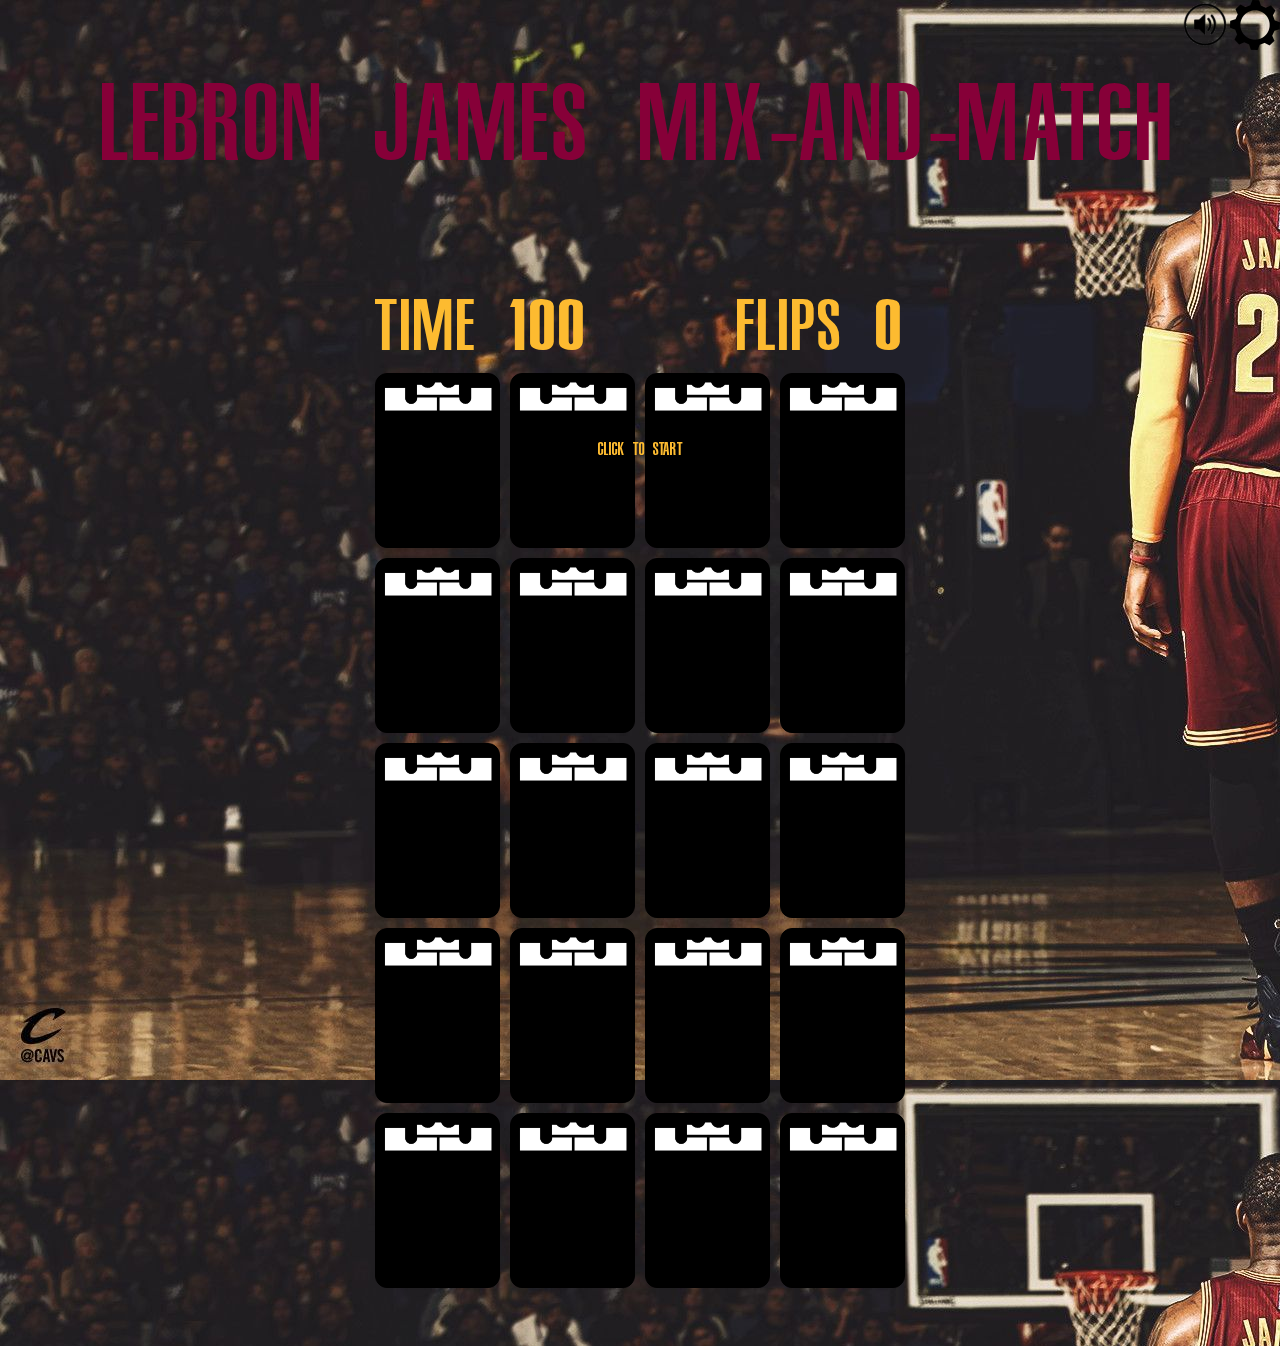
==== index.html @ d99c9a46 "Update index.html" ====
<!DOCTYPE html>
<html id="html" lang="en">

<head>
  <meta name="viewport" content="width=device-width, initial-scale=1.0">
  <link href="styles.css" rel="stylesheet">
  <script src="script.js" async></script>
  <title>Mix-Or-Match</title>
</head>

<body background="\Assets\Images\LebronBackground.jpg">

  <h1 class="page-title">LeBron James Mix-and-Match</h1>

    <img id="settings" src="Assets/Images/SettingsButton.png">
    <img id="mute" src="Assets/Images/SoundOn.png">

  <audio id="bgm" loop>
    <source src="Assets/Audio/LeBron James - All Of The Lights.mp3" type="audio/mp3">
  </audio>
  <audio id="victorysound"> 
    <source src="Assets/Audio/comeonman.mp3" type="audio/mp3">
  </audio>
  <div id="settingsdiv" class="invisible">
    <div id="settingscontainer">
      <div>
        <p>SETTINGS</p>
        <p>CHOOSE DIFFICULTY</p>
      </div>
      <div id="diffpics">
        <div class="rows">
          <div>
            <img id="easy" class="settingspics rows" >
          </div>
          <div>
            <img id="medium" class="settingspics rows">
          </div>
        </div>
        <div class="rows">
          <div>
            <img id="hard" class="settingspics rows">
          </div>
          <div>
            <img id="extreme" class="settingspics rows">
          </div>
        </div>
      </div>
    </div>
  </div>
  <div id="start" class="overlay-text visible">
    Click to Start
  </div>
  <div id="game-over-text" class="overlay-text">
    GAME OVER
    <span class="overlay-text-small">Click to Restart</span>
  </div>
  <div id="victory-text" class="overlay-text">
    VICTORY
    <span class="overlay-text-small">Click to Restart</span>
  </div>
  <div class="game-container">
    <div class="game-info-container">

      <div class="game-info">
        Time <span id="time-remaining">100</span>
      </div>
      <div class="game-info">
        Flips <span id="flips">0</span>  
      </div>
    </div>
    <div class="card">
      <div class="card-back card-face">
        
        <img class="spider" src="Assets\Images\LBJ LOGO.png">
      </div>
      <div class="card-front card-face">
       
        <img class="card-value" src="Assets\Images\ClevelandBron1.png">
      </div>
    </div>
    <div class="card">
      <div class="card-back card-face">
        
        <img class="spider" src="Assets\Images\LBJ LOGO.png">
      </div>
      <div class="card-front card-face">
       
        <img class="card-value" src="Assets\Images\ClevelandBron1.png">
      </div>
    </div>
    <div class="card">
      <div class="card-back card-face">
        
        <img class="spider" src="Assets\Images\LBJ LOGO.png">
      </div>
      <div class="card-front card-face">
       
        <img class="card-value" src="Assets\Images\HSbron.png">
      </div>
    </div>
    <div class="card">
      <div class="card-back card-face">
        
        <img class="spider" src="Assets\Images\LBJ LOGO.png">
      </div>
      <div class="card-front card-face">
       
        <img class="card-value" src="Assets\Images\HSbron.png">
      </div>
    </div>
    <div class="card">
      <div class="card-back card-face">
        
        <img class="spider" src="Assets\Images\LBJ LOGO.png">
      </div>
      <div class="card-front card-face">
       
        <img class="card-value" src="Assets\Images\ClevelandBron2.png">
      </div>
    </div>
    <div class="card">
      <div class="card-back card-face">
        
        <img class="spider" src="Assets\Images\LBJ LOGO.png">
      </div>
      <div class="card-front card-face">
       
        <img class="card-value" src="Assets\Images\ClevelandBron2.png">
      </div>
    </div>
    <div class="card">
      <div class="card-back card-face">
        
        <img class="spider" src="Assets\Images\LBJ LOGO.png">
      </div>
      <div class="card-front card-face">
       
        <img class="card-value" src="Assets\Images\LakerBron.png">
      </div>
    </div>
    <div class="card">
      <div class="card-back card-face">
        
        <img class="spider" src="Assets\Images\LBJ LOGO.png">
      </div>
      <div class="card-front card-face">
       
        <img class="card-value" src="Assets\Images\LakerBron.png">
      </div>
    </div>
    <div class="card">
      <div class="card-back card-face">
        
        <img class="spider" src="Assets\Images\LBJ LOGO.png">
      </div>
      <div class="card-front card-face">
       
        <img class="card-value" src="Assets\Images\HeatBron.png">
      </div>
    </div>
    <div class="card">
      <div class="card-back card-face">
        
        <img class="spider" src="Assets\Images\LBJ LOGO.png">
      </div>
      <div class="card-front card-face">
       
        <img class="card-value" src="Assets\Images\HeatBron.png">
      </div>
    </div>
    <div class="card">
      <div class="card-back card-face">
        
        <img class="spider" src="Assets\Images\LBJ LOGO.png">
      </div>
      <div class="card-front card-face">
       
        <img class="card-value" src="Assets\Images\GilasBron.png">
      </div>
    </div>
    <div class="card">
      <div class="card-back card-face">
        
        <img class="spider" src="Assets\Images\LBJ LOGO.png">
      </div>
      <div class="card-front card-face">
       
        <img class="card-value" src="Assets\Images\GilasBron.png">
      </div>
    </div>
    <div class="card">
      <div class="card-back card-face">
        
        <img class="spider" src="Assets\Images\LBJ LOGO.png">
      </div>
      <div class="card-front card-face">
       
        <img class="card-value" src="Assets\Images\LebronQuiapo.png">
      </div>
    </div>
    <div class="card">
      <div class="card-back card-face">
        
        <img class="spider" src="Assets\Images\LBJ LOGO.png">
      </div>
      <div class="card-front card-face">
       
        <img class="card-value" src="Assets\Images\LebronQuiapo.png">
      </div>
    </div>
    <div class="card">
      <div class="card-back card-face">
        
        <img class="spider" src="Assets\Images\LBJ LOGO.png">
      </div>
      <div class="card-front card-face">
       
        <img class="card-value" src="Assets\Images\LebronJeep.png">
      </div>
    </div>
    <div class="card">
      <div class="card-back card-face">
        
        <img class="spider" src="Assets\Images\LBJ LOGO.png">
      </div>
      <div class="card-front card-face">
       
        <img class="card-value" src="Assets\Images\LebronJeep.png">
      </div>
    </div>
    <div class="card">
      <div class="card-back card-face">
        
        <img class="spider" src="Assets\Images\LBJ LOGO.png">
      </div>
      <div class="card-front card-face">
       
        <img class="card-value" src="Assets\Images\LeArner.png">
      </div>
    </div>
    <div class="card">
      <div class="card-back card-face">
        
        <img class="spider" src="Assets\Images\LBJ LOGO.png">
      </div>
      <div class="card-front card-face">
       
        <img class="card-value" src="Assets\Images\LeArner.png">
      </div>
    </div>
    <div class="card">
      <div class="card-back card-face">
        
        <img class="spider" src="Assets\Images\LBJ LOGO.png">
      </div>
      <div class="card-front card-face">
       
        <img class="card-value" src="Assets\Images\LeHoly.png">
      </div>
    </div>
    <div class="card">
      <div class="card-back card-face">
        
        <img class="spider" src="Assets\Images\LBJ LOGO.png">
      </div>
      <div class="card-front card-face">
       
        <img class="card-value" src="Assets\Images\LeHoly.png"> <!--leholy-->
      </div>
    </div>
    </div>
  </div>
  <script>
    
    var mute = document.getElementById("mute");
        var bgm = document.getElementById("bgm");
        mute.addEventListener("click", function() {
            if (mute.src.includes("Assets/Images/SoundOn.png")) {
                mute.src = "Assets/Images/SoundOff.png";  
            } else {
                mute.src = "Assets/Images/SoundOn.png"; 
            }
            bgm.muted = !bgm.muted;
        });
    var overlays = document.getElementById("start");
     
        overlays.addEventListener('click', () => {
            bgm.play();
        });
        
    var restart = document.getElementById("victory-text");
        restart.addEventListener('click', function(){
          bgm.play();
          
        })

    var body = document.getElementById("html")
    var settings = document.getElementById("settings");
    var settingsdiv = document.getElementById("settingsdiv");
        settings.addEventListener('click', function(){
          settingsdiv.classList.toggle("invisible");
        });


        
        
  </script>
</body>

</html>
---- styles.css ----
@font-face {
  font-family: "NBACavaliers";
  src: url("Assets/Fonts/NBACavaliers.ttf") format("truetype");
}

* {
  box-sizing: border-box;
}

html {
  min-height: 100vh;
}

body{
  display: flex;
  justify-content: center;
  align-items: center;
  flex-direction: column;
  background-image: url("Assets/Images/LebronBackground.jpg");
}

#bgm{
  display: none;
  }

#settings{
  position: fixed;
  z-index: 1;
}

#settingsdiv{
  color: white;
  font-family: NBACavaliers, serif;
  font-size: 4em;
  text-align: center;
  border-radius: 25px;
  background-image: url("Assets/Images/SettingsBG.png");
  width: 1200px;
  height: 833px;
  z-index: 10;
  position: absolute;
  padding: 0;
  margin: 0;
}

#easy:hover{
  transform: translateY(-2px);
  background-image: url("Assets/Images/easyhover.png");
}

#easy:active, #medium:active, #hard:active, #extreme:active{
  transform: translateY(2px);
}

#easy{
  background-image: url("Assets/Images/easy.png");
}

#medium{
  background-image: url("Assets/Images/medium.png");
}

#medium:hover{
  background-image: url("Assets/Images/mediumhover.png");
}

#hard{
  background-image: url("Assets/Images/hard.png");
}

#hard:hover{
  background-image: url("Assets/Images/hardhover.png");
}

#extreme{
  background-image: url("Assets/Images/extreme.png");
}

#extreme:hover{
  background-image: url("Assets/Images/extremehover.png");
}

#easy, #medium, #hard, #extreme{
  width: 300px;
  height: 191px;
  border: 0;
}

#settingscontainer{
  display: flex;
  justify-content: center;
  align-items: center;
  flex-direction: column;
}

#diffpics{
  display: flex;
  justify-content: center;
  align-items: center;
  flex-direction: column;
  flex-wrap: wrap;
}

.rows{
  display: flex;
  justify-content: center;
  align-items: center;
  margin: 5px;
}
.opacity{
  filter: brightness(30%);
}

.fullopacity{
  filter: brightness(100%);
}

.settingspics{
  width: 415px;
  height: 234px;
}

.invisible{
  display: none;
}

#mute, #settings{
  position: fixed;
  top: 0px;
  right: 50px;
  z-index: 1;
}

#settings{
  right:0px;
}

.page-title {
  color: #860038;
  font-family: NBACavaliers, serif;
  font-weight: normal;
  text-align: center;
  font-size: 6em;
}

.game-info-container {
  grid-column: 1 / -1;
  display: flex;
  justify-content: space-between;
}

.game-info {
  font-family: NBACavaliers, serif;
  color: #FDBB30;
  font-size: 4em;
}

.game-container {
  display: grid;
  grid-template-columns: repeat(4, auto);
  grid-gap: 10px;
  margin: 50px;
  justify-content: center;
  perspective: 500px;
}

.card {
  position: relative;
  height: 175px;
  width: 125px;
}

.card-face {
  position: absolute;
  width: 100%;
  height: 100%;
  display: flex;
  justify-content: center;
  align-items: center;
  overflow: hidden;
  backface-visibility: hidden;
  border-radius: 12px;
  border-width: 1px;
  border-style: solid;
  transition: transform 500ms ease-in-out;
}

.card.visible .card-back {
  transform: rotateY(-180deg);
}

.card.visible .card-front {
  transform: rotateY(0)
}

.card.matched .card-value {
  animation: dance 1s linear infinite 500ms;
}

.overlay-text {
  display: none;
  position: fixed;
  top: 0;
  left: 0;
  right: 0;
  bottom: 0;
  justify-content: center;
  align-items: center;
  z-index: 100;
  color: #FDBB30;
  font-family: NBACavaliers, serif;
}

.overlay-text-small {
  font-size: .3em;
}

.overlay-text.visible {
  display: flex;
  flex-direction: column;
  animation: overlay-grow 500ms forwards;
}

@keyframes overlay-grow {
  from {
    background-color: rgba(0, 0, 0, 0);
    font-size: 0;
  }
  to {
    background-color: rgba(0, 0, 0, .8);
    font-size: 10em;
  }
}

@keyframes dance {
  0%, 100%  {
    transform: rotate(0);
  }
  25% {
    transform: rotate(-1deg);
  }
  75% {
    transform: rotate(1deg);
  }
}

.card-back {
  background-color: black;
  border-color: black;
}

.card-front {
  background-color: #041E42;
  border-color: #333;
  transform: rotateY(180deg);
}

.card-value {
  transition: transform 100ms ease-in-out;
  transform: scale(.9);
}

.card-front:hover .card-value {
  transform: scale(1);
}

.spider {
  align-self: flex-start;
  transform: translateY(-10px);
  transition: transform 100ms ease-in-out;
}

.card-back:hover .spider {
  transform: translateY(0)
}

@media screen and (max-width: 600px) {
  #settings{
    position: fixed;
    z-index: 1;
  }
  
  #settingsdiv{
    color: white;
    font-family: NBACavaliers, serif;
    font-size: 50px;
    text-align: center;
    border-radius: 25px;
    background-image: url("Assets/Images/SettingsBGMobile.png");
    width: 350px;
    height: 604px;
    z-index: 10;
    position: absolute;
    padding: 0;
    margin: 0;
  }
  
  #easy:hover{
    transform: translateY(-2px);
    background-image: url("Assets/Images/easyhovermobile.png");
  }
  
  #easy:active, #medium:active, #hard:active, #extreme:active{
    transform: translateY(2px);
  }
  
  #easy{
    background-image: url("Assets/Images/easymobile.png");
  }
  
  #medium{
    background-image: url("Assets/Images/mediummobile.png");
  }
  
  #medium:hover{
    background-image: url("Assets/Images/mediumhovermobile.png");
  }
  
  #hard{
    background-image: url("Assets/Images/hardmobile.png");
  }
  
  #hard:hover{
    background-image: url("Assets/Images/hardhovermobile.png");
  }
  
  #extreme{
    background-image: url("Assets/Images/extrememobile.png");
  }
  
  #extreme:hover{
    background-image: url("Assets/Images/extremehovermobile.png");
  }
  
  #easy, #medium, #hard, #extreme{
    width: 150px;
    height: 95px;
    border: 0;
  }
  
  .invisible{
    display: none;
  }
  
  body{
    background-image: url("Assets/Images//LeBackgroundPortrait.png");
    background-size:cover ;
    background-repeat: no-repeat;
  }

  .game-container {
    grid-template-columns: repeat(4, auto);
  }

  .game-info-container {
    flex-direction: row;
    align-items: center;
  }

  .page-title{
    font-size: 60px;
    line-height: 70px;
  }

  .game-info{
    font-size: 50px;
    line-height: 50px;
    
  }
  
  .card{
  position:relative;
  height: 140px;
  width: 80px;
  }
  .overlay-text-small{
    font-size: 50px;
  }

  .overlay-text-visible {
    display: none;
    position: fixed;
    top: 0;
    left: 0;
    right: 0;
    bottom: 0;
    justify-content: center;
    align-items: center;
    z-index: 100;
    color: #FDBB30;
    font-family: NBACavaliers, serif;
  }

  @keyframes overlay-grow {
    from {
      background-color: rgba(0, 0, 0, 0);
      font-size: 0;
    }
    to {
      background-color: rgba(0, 0, 0, .8);
      font-size: 4em;
    }
  }

  

  


}
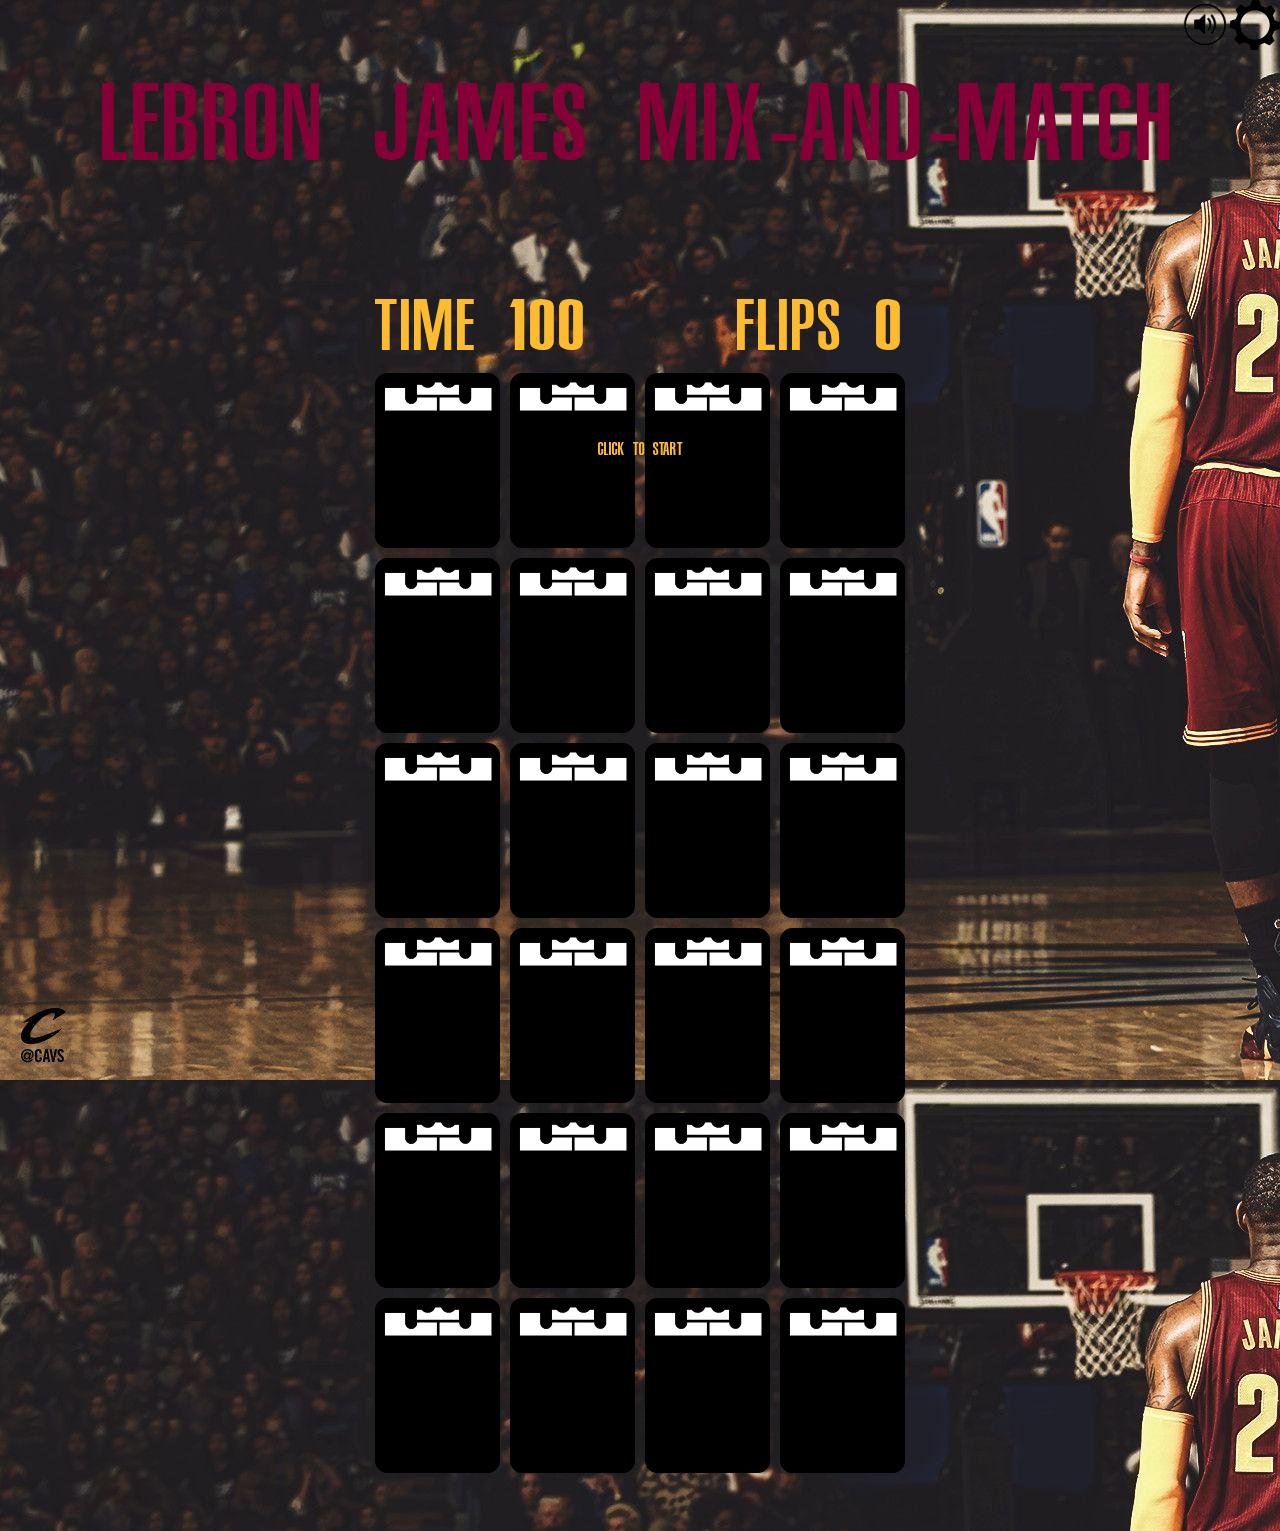
==== commit 7cf5e4db: "add cards" ====
--- a/index.html
+++ b/index.html
@@ -1,6 +1,6 @@
 <!DOCTYPE html>
 <html id="html" lang="en">
-
+<!--test-->
 <head>
   <meta name="viewport" content="width=device-width, initial-scale=1.0">
   <link href="styles.css" rel="stylesheet">
@@ -21,7 +21,7 @@
   <audio id="victorysound"> 
     <source src="Assets/Audio/comeonman.mp3" type="audio/mp3">
   </audio>
-  <div id="settingsdiv" class="invisible">
+  <div id="settingsdiv" class="invisible" value="12">
     <div id="settingscontainer">
       <div>
         <p>SETTINGS</p>
@@ -268,6 +268,46 @@
         <img class="card-value" src="Assets\Images\LeHoly.png"> <!--leholy-->
       </div>
     </div>
+    <div class="card">
+      <div class="card-back card-face">
+        
+        <img class="spider" src="Assets\Images\LBJ LOGO.png">
+      </div>
+      <div class="card-front card-face">
+       
+        <img class="card-value" src="Assets\Images\LeIGlive.png">
+      </div>
+    </div>
+    <div class="card">
+      <div class="card-back card-face">
+        
+        <img class="spider" src="Assets\Images\LBJ LOGO.png">
+      </div>
+      <div class="card-front card-face">
+       
+        <img class="card-value" src="Assets\Images\LeIGlive.png"> <!--leholy-->
+      </div>
+    </div>
+    <div class="card">
+      <div class="card-back card-face">
+        
+        <img class="spider" src="Assets\Images\LBJ LOGO.png">
+      </div>
+      <div class="card-front card-face">
+       
+        <img class="card-value" src="Assets\Images\LePodcast.png">
+      </div>
+    </div>
+    <div class="card">
+      <div class="card-back card-face">
+        
+        <img class="spider" src="Assets\Images\LBJ LOGO.png">
+      </div>
+      <div class="card-front card-face">
+       
+        <img class="card-value" src="Assets\Images\LePodcast.png"> <!--leholy-->
+      </div>
+    </div>
     </div>
   </div>
   <script>
@@ -301,6 +341,33 @@
           settingsdiv.classList.toggle("invisible");
         });
 
+    var easy = document.getElementById("easy");
+    var medium = document.getElementById("medium");
+    var hard = document.getElementById("hard");
+    var extreme = document.getElementById("extreme");
+      easy.addEventListener('click', function(){
+        settingsdiv.setAttribute("value", "12");
+        localStorage.setItem("difficulty", "12");
+        location.reload();
+      });
+
+      medium.addEventListener('click', function(){
+        settingsdiv.setAttribute("value", "8");
+        localStorage.setItem("difficulty", "8");
+        location.reload();
+      });
+
+      hard.addEventListener('click', function(){
+        settingsdiv.setAttribute("value", "4");
+        localStorage.setItem("difficulty", "4");
+        location.reload();
+      });
+
+      extreme.addEventListener('click', function(){
+        settingsdiv.setAttribute("value", "0");
+        localStorage.setItem("difficulty", "0");
+        location.reload();
+      });
 
         
         
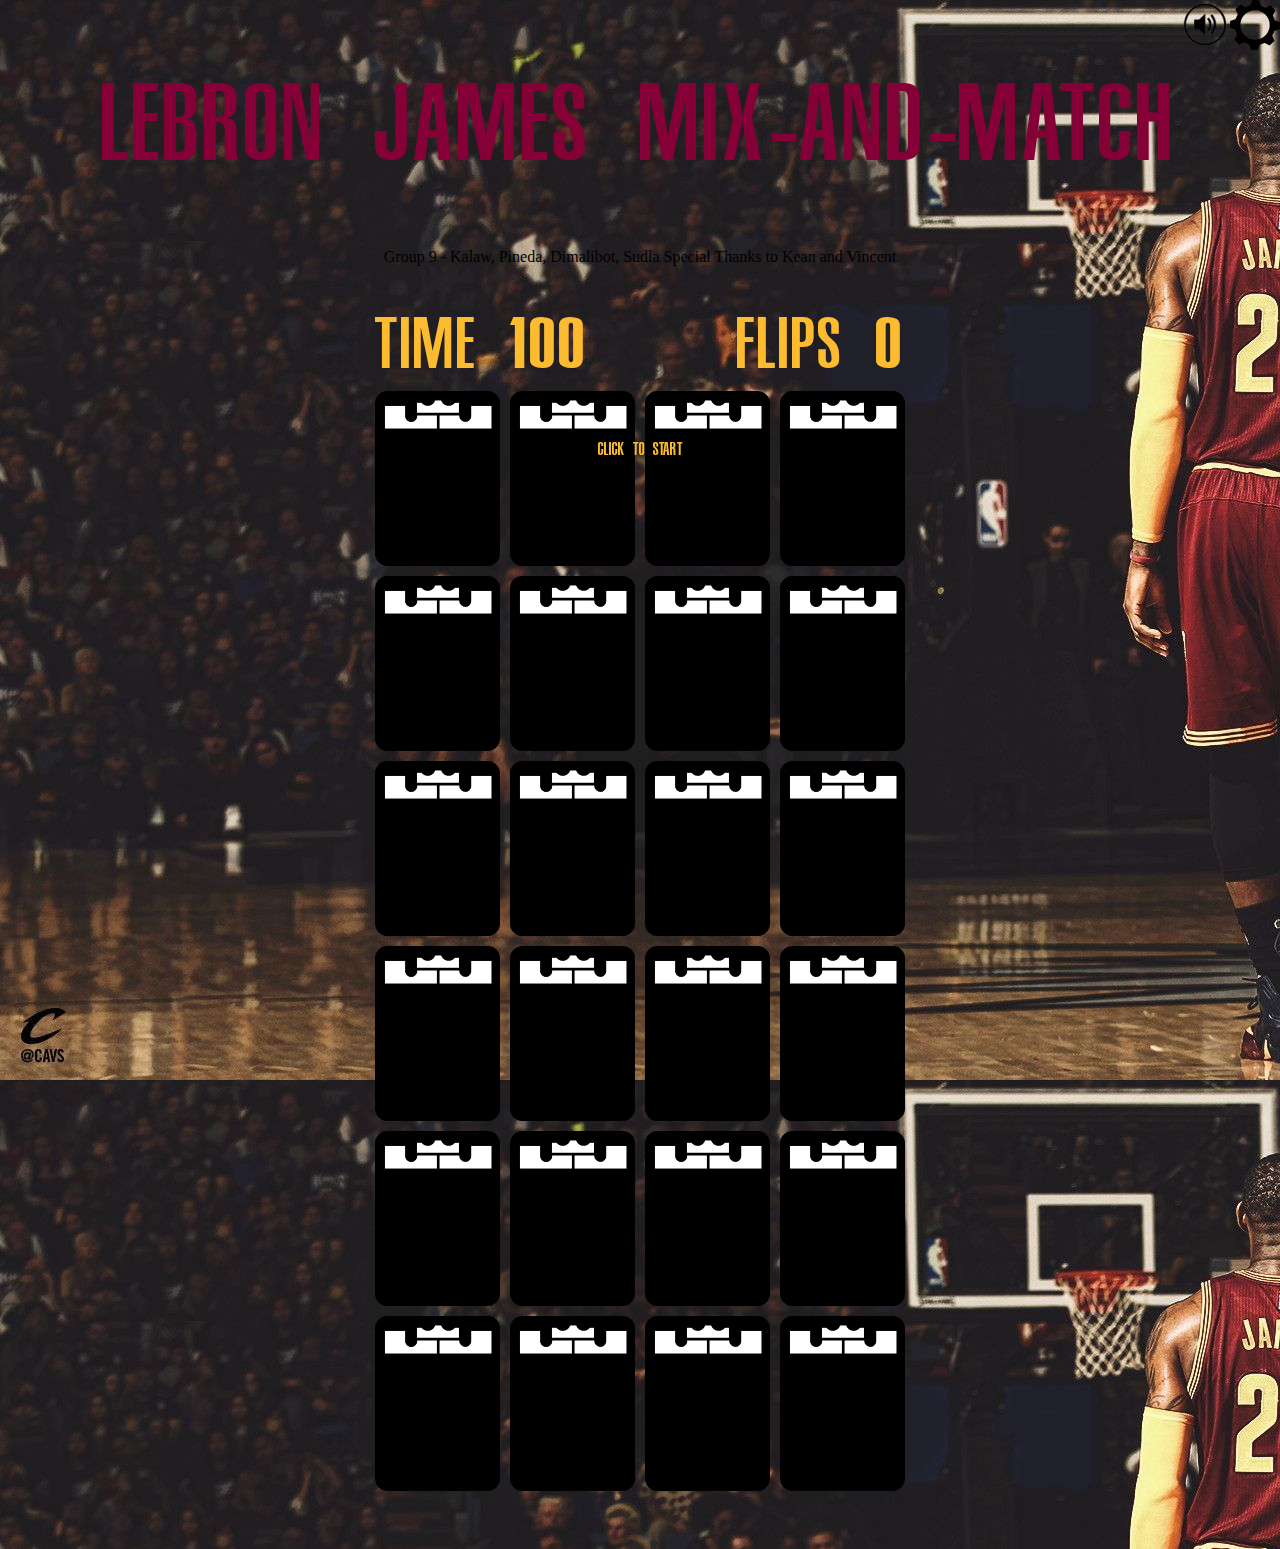
==== commit b8b295d1: "credits and card size edits" ====
--- a/index.html
+++ b/index.html
@@ -11,7 +11,10 @@
 <body background="\Assets\Images\LebronBackground.jpg">
 
   <h1 class="page-title">LeBron James Mix-and-Match</h1>
-
+  <div class="credits">
+    Group 9 - Kalaw, Pineda, Dimalibot, Sudla
+    Special Thanks to Kean and Vincent
+  </div>
     <img id="settings" src="Assets/Images/SettingsButton.png">
     <img id="mute" src="Assets/Images/SoundOn.png">
 
@@ -368,9 +371,7 @@
         localStorage.setItem("difficulty", "0");
         location.reload();
       });
-
-        
-        
+   
   </script>
 </body>
 
--- a/styles.css
+++ b/styles.css
@@ -93,6 +93,10 @@
   flex-direction: column;
 }
 
+.card.hidden {
+  display: none;
+}
+
 #diffpics{
   display: flex;
   justify-content: center;
@@ -275,6 +279,18 @@
 }
 
 @media screen and (max-width: 600px) {
+  
+  .credits{
+    font-size: 20px;
+    line-height: 20px;
+    text-align: center;
+    position: fixed;
+    bottom: 0;
+    z-index: -1;
+    color: #FDBB30;
+    font-family: NBACavaliers, serif;
+  }
+
   #settings{
     position: fixed;
     z-index: 1;
@@ -370,7 +386,7 @@
   
   .card{
   position:relative;
-  height: 140px;
+  height: 135px;
   width: 80px;
   }
   .overlay-text-small{
@@ -402,10 +418,6 @@
     }
   }
 
-  
-
-  
-
-
-}
-
+
+}
+
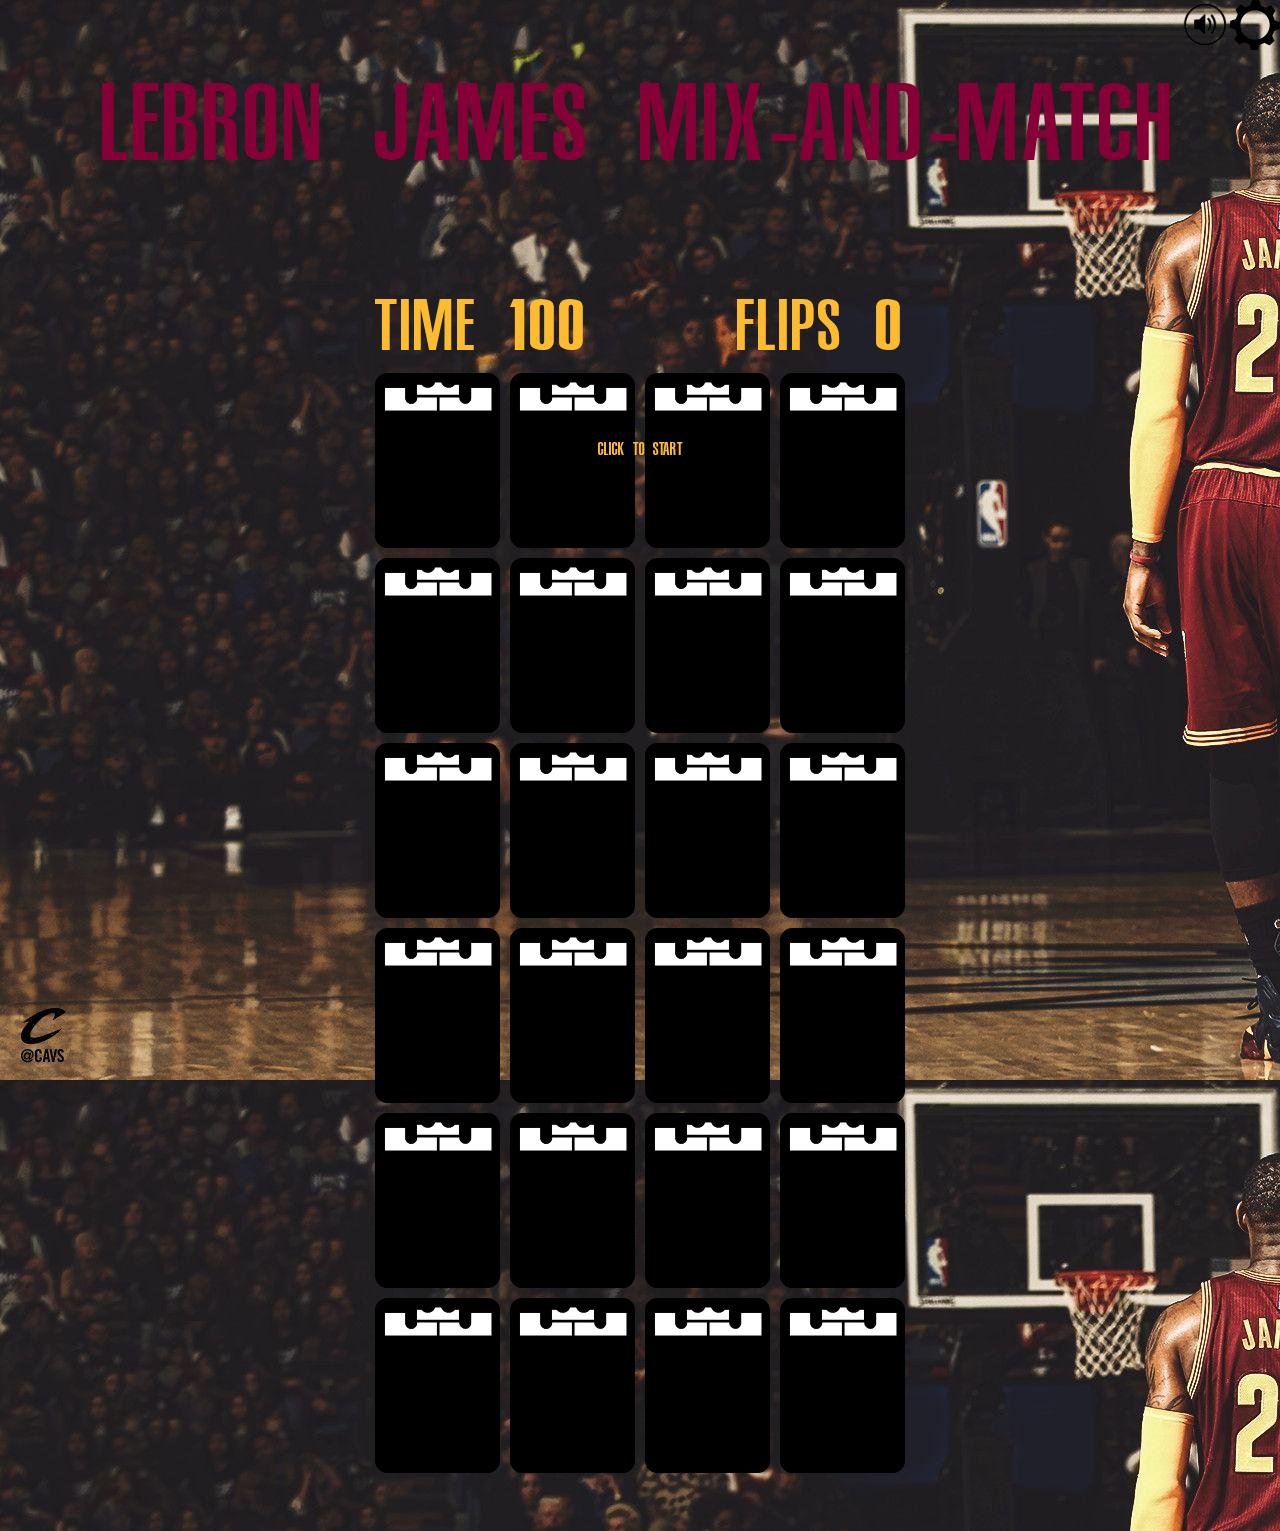
==== commit e87c8d28: "Update index.html" ====
--- a/index.html
+++ b/index.html
@@ -12,12 +12,10 @@
 
   <h1 class="page-title">LeBron James Mix-and-Match</h1>
   <div class="credits">
-    Group 9 - Kalaw, Pineda, Dimalibot, Sudla
-    Special Thanks to Kean and Vincent
   </div>
     <img id="settings" src="Assets/Images/SettingsButton.png">
     <img id="mute" src="Assets/Images/SoundOn.png">
-
+    <div id="leaderboard" class="leaderboard-container"></div>
   <audio id="bgm" loop>
     <source src="Assets/Audio/LeBron James - All Of The Lights.mp3" type="audio/mp3">
   </audio>
--- a/styles.css
+++ b/styles.css
@@ -1,399 +1,207 @@
-@font-face {
-  font-family: "NBACavaliers";
-  src: url("Assets/Fonts/NBACavaliers.ttf") format("truetype");
-}
-
-* {
-  box-sizing: border-box;
-}
-
-html {
-  min-height: 100vh;
-}
-
-body{
-  display: flex;
-  justify-content: center;
-  align-items: center;
-  flex-direction: column;
-  background-image: url("Assets/Images/LebronBackground.jpg");
-}
-
-#bgm{
-  display: none;
-  }
-
-#settings{
-  position: fixed;
-  z-index: 1;
-}
-
-#settingsdiv{
-  color: white;
-  font-family: NBACavaliers, serif;
-  font-size: 4em;
-  text-align: center;
-  border-radius: 25px;
-  background-image: url("Assets/Images/SettingsBG.png");
-  width: 1200px;
-  height: 833px;
-  z-index: 10;
-  position: absolute;
-  padding: 0;
-  margin: 0;
-}
-
-#easy:hover{
-  transform: translateY(-2px);
-  background-image: url("Assets/Images/easyhover.png");
-}
-
-#easy:active, #medium:active, #hard:active, #extreme:active{
-  transform: translateY(2px);
-}
-
-#easy{
-  background-image: url("Assets/Images/easy.png");
-}
-
-#medium{
-  background-image: url("Assets/Images/medium.png");
-}
-
-#medium:hover{
-  background-image: url("Assets/Images/mediumhover.png");
-}
-
-#hard{
-  background-image: url("Assets/Images/hard.png");
-}
-
-#hard:hover{
-  background-image: url("Assets/Images/hardhover.png");
-}
-
-#extreme{
-  background-image: url("Assets/Images/extreme.png");
-}
-
-#extreme:hover{
-  background-image: url("Assets/Images/extremehover.png");
-}
-
-#easy, #medium, #hard, #extreme{
-  width: 300px;
-  height: 191px;
-  border: 0;
-}
-
-#settingscontainer{
-  display: flex;
-  justify-content: center;
-  align-items: center;
-  flex-direction: column;
-}
-
-.card.hidden {
-  display: none;
-}
-
-#diffpics{
-  display: flex;
-  justify-content: center;
-  align-items: center;
-  flex-direction: column;
-  flex-wrap: wrap;
-}
-
-.rows{
-  display: flex;
-  justify-content: center;
-  align-items: center;
-  margin: 5px;
-}
-.opacity{
-  filter: brightness(30%);
-}
-
-.fullopacity{
-  filter: brightness(100%);
-}
-
-.settingspics{
-  width: 415px;
-  height: 234px;
-}
-
-.invisible{
-  display: none;
-}
-
-#mute, #settings{
-  position: fixed;
-  top: 0px;
-  right: 50px;
-  z-index: 1;
-}
-
-#settings{
-  right:0px;
-}
-
-.page-title {
-  color: #860038;
-  font-family: NBACavaliers, serif;
-  font-weight: normal;
-  text-align: center;
-  font-size: 6em;
-}
-
-.game-info-container {
-  grid-column: 1 / -1;
-  display: flex;
-  justify-content: space-between;
-}
-
-.game-info {
-  font-family: NBACavaliers, serif;
-  color: #FDBB30;
-  font-size: 4em;
-}
-
-.game-container {
-  display: grid;
-  grid-template-columns: repeat(4, auto);
-  grid-gap: 10px;
-  margin: 50px;
-  justify-content: center;
-  perspective: 500px;
-}
-
-.card {
-  position: relative;
-  height: 175px;
-  width: 125px;
-}
-
-.card-face {
-  position: absolute;
-  width: 100%;
-  height: 100%;
-  display: flex;
-  justify-content: center;
-  align-items: center;
-  overflow: hidden;
-  backface-visibility: hidden;
-  border-radius: 12px;
-  border-width: 1px;
-  border-style: solid;
-  transition: transform 500ms ease-in-out;
-}
-
-.card.visible .card-back {
-  transform: rotateY(-180deg);
-}
-
-.card.visible .card-front {
-  transform: rotateY(0)
-}
-
-.card.matched .card-value {
-  animation: dance 1s linear infinite 500ms;
-}
-
-.overlay-text {
-  display: none;
-  position: fixed;
-  top: 0;
-  left: 0;
-  right: 0;
-  bottom: 0;
-  justify-content: center;
-  align-items: center;
-  z-index: 100;
-  color: #FDBB30;
-  font-family: NBACavaliers, serif;
-}
-
-.overlay-text-small {
-  font-size: .3em;
-}
-
-.overlay-text.visible {
-  display: flex;
-  flex-direction: column;
-  animation: overlay-grow 500ms forwards;
-}
-
-@keyframes overlay-grow {
-  from {
-    background-color: rgba(0, 0, 0, 0);
-    font-size: 0;
-  }
-  to {
-    background-color: rgba(0, 0, 0, .8);
-    font-size: 10em;
-  }
-}
-
-@keyframes dance {
-  0%, 100%  {
-    transform: rotate(0);
-  }
-  25% {
-    transform: rotate(-1deg);
-  }
-  75% {
-    transform: rotate(1deg);
-  }
-}
-
-.card-back {
-  background-color: black;
-  border-color: black;
-}
-
-.card-front {
-  background-color: #041E42;
-  border-color: #333;
-  transform: rotateY(180deg);
-}
-
-.card-value {
-  transition: transform 100ms ease-in-out;
-  transform: scale(.9);
-}
-
-.card-front:hover .card-value {
-  transform: scale(1);
-}
-
-.spider {
-  align-self: flex-start;
-  transform: translateY(-10px);
-  transition: transform 100ms ease-in-out;
-}
-
-.card-back:hover .spider {
-  transform: translateY(0)
-}
-
-@media screen and (max-width: 600px) {
-  
-  .credits{
-    font-size: 20px;
-    line-height: 20px;
-    text-align: center;
-    position: fixed;
-    bottom: 0;
-    z-index: -1;
-    color: #FDBB30;
-    font-family: NBACavaliers, serif;
-  }
+  @font-face {
+    font-family: "NBACavaliers";
+    src: url("Assets/Fonts/NBACavaliers.ttf") format("truetype");
+  }
+
+  * {
+    box-sizing: border-box;
+  }
+
+  html {
+    min-height: 100vh;
+  }
+
+  body{
+    display: flex;
+    justify-content: center;
+    align-items: center;
+    flex-direction: column;
+    background-image: url("Assets/Images/LebronBackground.jpg");
+  }
+
+  #bgm{
+    display: none;
+    }
 
   #settings{
     position: fixed;
     z-index: 1;
   }
-  
+
   #settingsdiv{
     color: white;
     font-family: NBACavaliers, serif;
-    font-size: 50px;
+    font-size: 4em;
     text-align: center;
     border-radius: 25px;
-    background-image: url("Assets/Images/SettingsBGMobile.png");
-    width: 350px;
-    height: 604px;
+    background-image: url("Assets/Images/SettingsBG.png");
+    width: 1200px;
+    height: 833px;
     z-index: 10;
     position: absolute;
     padding: 0;
     margin: 0;
   }
-  
+
   #easy:hover{
     transform: translateY(-2px);
-    background-image: url("Assets/Images/easyhovermobile.png");
-  }
-  
+    background-image: url("Assets/Images/easyhover.png");
+  }
+
   #easy:active, #medium:active, #hard:active, #extreme:active{
     transform: translateY(2px);
   }
-  
+
   #easy{
-    background-image: url("Assets/Images/easymobile.png");
-  }
-  
+    background-image: url("Assets/Images/easy.png");
+  }
+
   #medium{
-    background-image: url("Assets/Images/mediummobile.png");
-  }
-  
+    background-image: url("Assets/Images/medium.png");
+  }
+
   #medium:hover{
-    background-image: url("Assets/Images/mediumhovermobile.png");
-  }
-  
+    background-image: url("Assets/Images/mediumhover.png");
+  }
+
   #hard{
-    background-image: url("Assets/Images/hardmobile.png");
-  }
-  
+    background-image: url("Assets/Images/hard.png");
+  }
+
   #hard:hover{
-    background-image: url("Assets/Images/hardhovermobile.png");
-  }
-  
+    background-image: url("Assets/Images/hardhover.png");
+  }
+
   #extreme{
-    background-image: url("Assets/Images/extrememobile.png");
-  }
-  
+    background-image: url("Assets/Images/extreme.png");
+  }
+
   #extreme:hover{
-    background-image: url("Assets/Images/extremehovermobile.png");
-  }
-  
+    background-image: url("Assets/Images/extremehover.png");
+  }
+
   #easy, #medium, #hard, #extreme{
-    width: 150px;
-    height: 95px;
+    width: 300px;
+    height: 191px;
     border: 0;
   }
-  
+
+  #settingscontainer{
+    display: flex;
+    justify-content: center;
+    align-items: center;
+    flex-direction: column;
+  }
+
+  .card.hidden {
+    display: none;
+  }
+
+  #diffpics{
+    display: flex;
+    justify-content: center;
+    align-items: center;
+    flex-direction: column;
+    flex-wrap: wrap;
+  }
+
+  .rows{
+    display: flex;
+    justify-content: center;
+    align-items: center;
+    margin: 5px;
+  }
+  .opacity{
+    filter: brightness(30%);
+  }
+
+  .fullopacity{
+    filter: brightness(100%);
+  }
+
+  .settingspics{
+    width: 415px;
+    height: 234px;
+  }
+
   .invisible{
     display: none;
   }
-  
-  body{
-    background-image: url("Assets/Images//LeBackgroundPortrait.png");
-    background-size:cover ;
-    background-repeat: no-repeat;
+
+  #mute, #settings{
+    position: fixed;
+    top: 0px;
+    right: 50px;
+    z-index: 1;
+  }
+
+  #settings{
+    right:0px;
+  }
+
+  .page-title {
+    color: #860038;
+    font-family: NBACavaliers, serif;
+    font-weight: normal;
+    text-align: center;
+    font-size: 6em;
+  }
+
+  .game-info-container {
+    grid-column: 1 / -1;
+    display: flex;
+    justify-content: space-between;
+  }
+
+  .game-info {
+    font-family: NBACavaliers, serif;
+    color: #FDBB30;
+    font-size: 4em;
   }
 
   .game-container {
+    display: grid;
     grid-template-columns: repeat(4, auto);
-  }
-
-  .game-info-container {
-    flex-direction: row;
-    align-items: center;
-  }
-
-  .page-title{
-    font-size: 60px;
-    line-height: 70px;
-  }
-
-  .game-info{
-    font-size: 50px;
-    line-height: 50px;
-    
-  }
-  
-  .card{
-  position:relative;
-  height: 135px;
-  width: 80px;
-  }
-  .overlay-text-small{
-    font-size: 50px;
-  }
-
-  .overlay-text-visible {
+    grid-gap: 10px;
+    margin: 50px;
+    justify-content: center;
+    perspective: 500px;
+  }
+
+  .card {
+    position: relative;
+    height: 175px;
+    width: 125px;
+  }
+
+  .card-face {
+    position: absolute;
+    width: 100%;
+    height: 100%;
+    display: flex;
+    justify-content: center;
+    align-items: center;
+    overflow: hidden;
+    backface-visibility: hidden;
+    border-radius: 12px;
+    border-width: 1px;
+    border-style: solid;
+    transition: transform 500ms ease-in-out;
+  }
+
+  .card.visible .card-back {
+    transform: rotateY(-180deg);
+  }
+
+  .card.visible .card-front {
+    transform: rotateY(0)
+  }
+
+  .card.matched .card-value {
+    animation: dance 1s linear infinite 500ms;
+  }
+
+  .overlay-text {
     display: none;
     position: fixed;
     top: 0;
@@ -407,6 +215,16 @@
     font-family: NBACavaliers, serif;
   }
 
+  .overlay-text-small {
+    font-size: .3em;
+  }
+
+  .overlay-text.visible {
+    display: flex;
+    flex-direction: column;
+    animation: overlay-grow 500ms forwards;
+  }
+
   @keyframes overlay-grow {
     from {
       background-color: rgba(0, 0, 0, 0);
@@ -414,10 +232,236 @@
     }
     to {
       background-color: rgba(0, 0, 0, .8);
-      font-size: 4em;
-    }
-  }
-
-
-}
-
+      font-size: 10em;
+    }
+  }
+
+  @keyframes dance {
+    0%, 100%  {
+      transform: rotate(0);
+    }
+    25% {
+      transform: rotate(-1deg);
+    }
+    75% {
+      transform: rotate(1deg);
+    }
+  }
+
+  .card-back {
+    background-color: black;
+    border-color: black;
+  }
+
+  .card-front {
+    background-color: #041E42;
+    border-color: #333;
+    transform: rotateY(180deg);
+  }
+
+  .card-value {
+    transition: transform 100ms ease-in-out;
+    transform: scale(.9);
+  }
+
+  .card-front:hover .card-value {
+    transform: scale(1);
+  }
+
+  .spider {
+    align-self: flex-start;
+    transform: translateY(-10px);
+    transition: transform 100ms ease-in-out;
+  }
+
+  .card-back:hover .spider {
+    transform: translateY(0)
+  }
+
+  @media screen and (max-width: 600px) {
+    
+    .credits{
+      font-size: 20px;
+      line-height: 20px;
+      text-align: center;
+      position: fixed;
+      bottom: 0;
+      z-index: -1;
+      color: #FDBB30;
+      font-family: NBACavaliers, serif;
+    }
+
+    #settings{
+      position: fixed;
+      z-index: 1;
+    }
+    
+    #settingsdiv{
+      color: white;
+      font-family: NBACavaliers, serif;
+      font-size: 50px;
+      text-align: center;
+      border-radius: 25px;
+      background-image: url("Assets/Images/SettingsBGMobile.png");
+      width: 350px;
+      height: 604px;
+      z-index: 10;
+      position: absolute;
+      padding: 0;
+      margin: 0;
+    }
+    
+    #easy:hover{
+      transform: translateY(-2px);
+      background-image: url("Assets/Images/easyhovermobile.png");
+    }
+    
+    #easy:active, #medium:active, #hard:active, #extreme:active{
+      transform: translateY(2px);
+    }
+    
+    #easy{
+      background-image: url("Assets/Images/easymobile.png");
+    }
+    
+    #medium{
+      background-image: url("Assets/Images/mediummobile.png");
+    }
+    
+    #medium:hover{
+      background-image: url("Assets/Images/mediumhovermobile.png");
+    }
+    
+    #hard{
+      background-image: url("Assets/Images/hardmobile.png");
+    }
+    
+    #hard:hover{
+      background-image: url("Assets/Images/hardhovermobile.png");
+    }
+    
+    #extreme{
+      background-image: url("Assets/Images/extrememobile.png");
+    }
+    
+    #extreme:hover{
+      background-image: url("Assets/Images/extremehovermobile.png");
+    }
+    
+    #easy, #medium, #hard, #extreme{
+      width: 150px;
+      height: 95px;
+      border: 0;
+    }
+    
+    .invisible{
+      display: none;
+    }
+    
+    body{
+      background-image: url("Assets/Images//LeBackgroundPortrait.png");
+      background-size:cover ;
+      background-repeat: no-repeat;
+    }
+
+    .game-container {
+      grid-template-columns: repeat(4, auto);
+    }
+
+    .game-info-container {
+      flex-direction: row;
+      align-items: center;
+    }
+
+    .page-title{
+      font-size: 60px;
+      line-height: 70px;
+    }
+
+    .game-info{
+      font-size: 50px;
+      line-height: 50px;
+      
+    }
+    
+    .card{
+    position:relative;
+    height: 135px;
+    width: 80px;
+    }
+    .overlay-text-small{
+      font-size: 50px;
+    }
+
+    .overlay-text-visible {
+      display: none;
+      position: fixed;
+      top: 0;
+      left: 0;
+      right: 0;
+      bottom: 0;
+      justify-content: center;
+      align-items: center;
+      z-index: 100;
+      color: #FDBB30;
+      font-family: NBACavaliers, serif;
+    }
+
+    @keyframes overlay-grow {
+      from {
+        background-color: rgba(0, 0, 0, 0);
+        font-size: 0;
+      }
+      to {
+        background-color: rgba(0, 0, 0, .8);
+        font-size: 4em;
+      }
+    }
+ 
+    .leaderboard {
+      display: none;
+      position: fixed;
+      top: 0;
+      left: 0;
+      right: 0;
+      bottom: 0;
+      justify-content: center;
+      align-items: center;
+      z-index: 100;
+      background-color: rgba(0, 0, 0, 0.8);
+      color: #FDBB30;
+      font-family: NBACavaliers, serif;
+      font-size: 2em;
+    }
+    
+    .visible-leaderboard {
+      display: flex;
+    }
+    
+    .leaderboard-content {
+      padding: 20px;
+      border-radius: 10px;
+      box-shadow: 0 0 10px rgba(0, 0, 0, 0.2);
+      font-family: NBACavaliers, serif;
+      color: white;
+    }
+    
+    .leaderboard h2 {
+      text-align: center;
+      font-size: 24px;
+      margin-bottom: 10px;
+    }
+    
+    .leaderboard ol {
+      list-style-type: none;
+      padding: 0;
+    }
+    
+    .leaderboard li {
+      font-size: 18px;
+      margin-bottom: 5px;
+    }
+    
+
+  }
+
